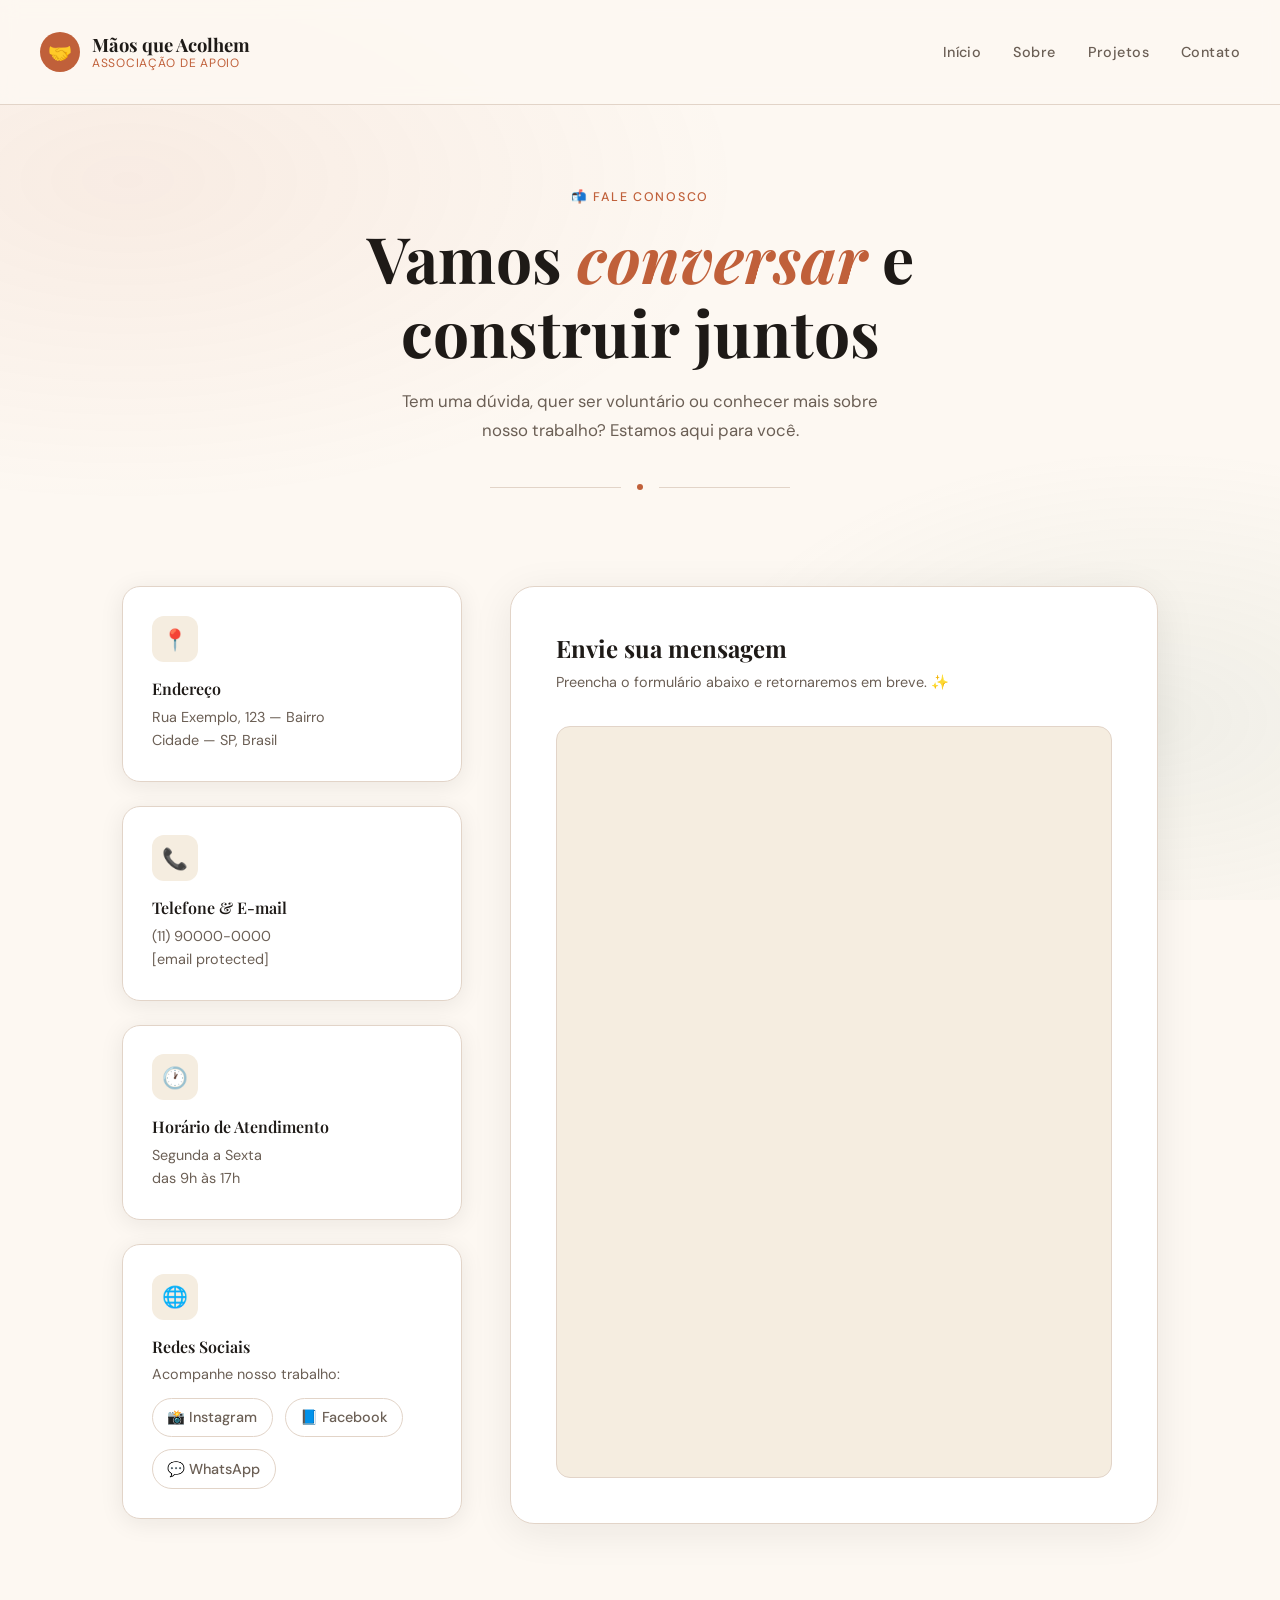
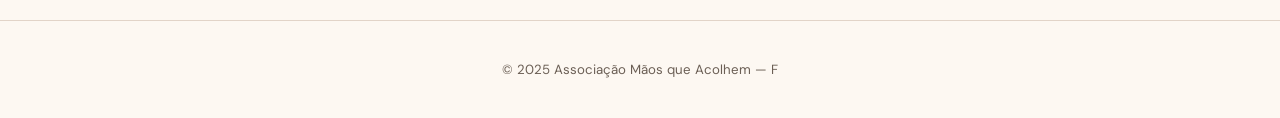
==== contato.html @ e054ecdf "Formulário de Contato" ====
<!DOCTYPE html>
<html lang="pt-BR">
<head>
  <meta charset="UTF-8" />
  <meta name="viewport" content="width=device-width, initial-scale=1.0" />
  <title>Contato — Mãos que Acolhem</title>
  <link rel="preconnect" href="https://fonts.googleapis.com" />
  <link rel="preconnect" href="https://fonts.gstatic.com" crossorigin />
  <link href="https://fonts.googleapis.com/css2?family=Playfair+Display:wght@400;600;700&family=DM+Sans:wght@300;400;500&display=swap" rel="stylesheet" />

  <style>
    *, *::before, *::after { box-sizing: border-box; margin: 0; padding: 0; }

    :root {
      --cream:   #fdf8f2;
      --warm:    #f5ede0;
      --terracotta: #c0603a;
      --terra-light: #e07d58;
      --terra-dark:  #8c3e22;
      --sage:    #7a9e87;
      --ink:     #1e1a17;
      --muted:   #6b5f55;
      --border:  #e2d4c8;
      --shadow:  rgba(30, 26, 23, 0.08);
    }

    html { scroll-behavior: smooth; }

    body {
      font-family: 'DM Sans', sans-serif;
      background: var(--cream);
      color: var(--ink);
      min-height: 100vh;
      overflow-x: hidden;
    }

    /* ─── BACKGROUND TEXTURE ─── */
    body::before {
      content: '';
      position: fixed;
      inset: 0;
      background-image:
        radial-gradient(ellipse 80% 60% at 10% 20%, rgba(192,96,58,.08) 0%, transparent 60%),
        radial-gradient(ellipse 60% 50% at 90% 80%, rgba(122,158,135,.10) 0%, transparent 60%);
      pointer-events: none;
      z-index: 0;
    }

    /* ─── HEADER ─── */
    header {
      position: relative;
      z-index: 10;
      padding: 2rem 2.5rem;
      display: flex;
      align-items: center;
      justify-content: space-between;
      border-bottom: 1px solid var(--border);
      background: rgba(253,248,242,.85);
      backdrop-filter: blur(8px);
    }

    .logo {
      display: flex;
      align-items: center;
      gap: .75rem;
      text-decoration: none;
      color: inherit;
    }

    .logo-icon {
      width: 40px; height: 40px;
      background: var(--terracotta);
      border-radius: 50%;
      display: flex; align-items: center; justify-content: center;
      font-size: 1.2rem;
    }

    .logo-text {
      font-family: 'Playfair Display', serif;
      font-size: 1.15rem;
      font-weight: 700;
      line-height: 1.2;
      color: var(--ink);
    }

    .logo-text span { color: var(--terracotta); display: block; font-size: .75rem; font-weight: 400; letter-spacing: .06em; font-family: 'DM Sans', sans-serif; text-transform: uppercase; }

    nav { display: flex; gap: 2rem; }

    nav a {
      text-decoration: none;
      color: var(--muted);
      font-size: .9rem;
      font-weight: 500;
      letter-spacing: .03em;
      transition: color .2s;
    }
    nav a:hover { color: var(--terracotta); }

    /* ─── HERO ─── */
    .hero {
      position: relative;
      z-index: 1;
      text-align: center;
      padding: 5rem 2rem 3.5rem;
    }

    .hero-eyebrow {
      display: inline-block;
      font-size: .78rem;
      letter-spacing: .14em;
      text-transform: uppercase;
      color: var(--terracotta);
      font-weight: 500;
      margin-bottom: 1rem;
    }

    .hero h1 {
      font-family: 'Playfair Display', serif;
      font-size: clamp(2.4rem, 5vw, 4rem);
      font-weight: 700;
      line-height: 1.15;
      color: var(--ink);
      max-width: 600px;
      margin: 0 auto 1.2rem;
    }

    .hero h1 em {
      font-style: italic;
      color: var(--terracotta);
    }

    .hero p {
      color: var(--muted);
      font-size: 1.05rem;
      max-width: 480px;
      margin: 0 auto;
      line-height: 1.7;
    }

    /* ─── DECORATIVE LINE ─── */
    .divider {
      display: flex;
      align-items: center;
      justify-content: center;
      gap: 1rem;
      margin: 2.5rem auto;
      max-width: 300px;
    }
    .divider::before, .divider::after {
      content: '';
      flex: 1;
      height: 1px;
      background: var(--border);
    }
    .divider-dot {
      width: 6px; height: 6px;
      background: var(--terracotta);
      border-radius: 50%;
    }

    /* ─── MAIN LAYOUT ─── */
    main {
      position: relative;
      z-index: 1;
      max-width: 1100px;
      margin: 0 auto;
      padding: 0 2rem 6rem;
      display: grid;
      grid-template-columns: 340px 1fr;
      gap: 3rem;
      align-items: start;
    }

    /* ─── SIDEBAR INFO ─── */
    .sidebar {
      display: flex;
      flex-direction: column;
      gap: 1.5rem;
    }

    .info-card {
      background: #fff;
      border: 1px solid var(--border);
      border-radius: 18px;
      padding: 1.8rem;
      box-shadow: 0 4px 24px var(--shadow);
      transition: transform .25s, box-shadow .25s;
    }
    .info-card:hover {
      transform: translateY(-3px);
      box-shadow: 0 10px 36px rgba(192,96,58,.12);
    }

    .info-card-icon {
      width: 46px; height: 46px;
      background: var(--warm);
      border-radius: 12px;
      display: flex; align-items: center; justify-content: center;
      font-size: 1.3rem;
      margin-bottom: 1rem;
    }

    .info-card h3 {
      font-family: 'Playfair Display', serif;
      font-size: 1rem;
      font-weight: 600;
      margin-bottom: .4rem;
      color: var(--ink);
    }

    .info-card p, .info-card a {
      color: var(--muted);
      font-size: .9rem;
      line-height: 1.6;
      text-decoration: none;
    }
    .info-card a:hover { color: var(--terracotta); }

    .social-links {
      display: flex;
      gap: .75rem;
      margin-top: .75rem;
      flex-wrap: wrap;
    }

    .social-btn {
      display: inline-flex;
      align-items: center;
      gap: .4rem;
      padding: .45rem .9rem;
      border: 1px solid var(--border);
      border-radius: 99px;
      font-size: .8rem;
      font-weight: 500;
      color: var(--muted);
      text-decoration: none;
      transition: all .2s;
    }
    .social-btn:hover {
      border-color: var(--terracotta);
      color: var(--terracotta);
      background: rgba(192,96,58,.05);
    }

    /* ─── FORM PANEL ─── */
    .form-panel {
      background: #fff;
      border: 1px solid var(--border);
      border-radius: 24px;
      padding: 2.8rem;
      box-shadow: 0 8px 40px var(--shadow);
    }

    .form-panel h2 {
      font-family: 'Playfair Display', serif;
      font-size: 1.5rem;
      font-weight: 700;
      margin-bottom: .4rem;
      color: var(--ink);
    }

    .form-panel > p {
      color: var(--muted);
      font-size: .9rem;
      margin-bottom: 2rem;
      line-height: 1.6;
    }

    /* ─── GOOGLE FORM EMBED ─── */
    .gform-wrapper {
      width: 100%;
      border-radius: 14px;
      overflow: hidden;
      border: 1px solid var(--border);
      background: var(--warm);
    }

    .gform-wrapper iframe {
      width: 100%;
      min-height: 700px;
      border: none;
      display: block;
    }

    /* Placeholder state — shown when no real form URL is set */
    .gform-placeholder {
      padding: 3rem 2rem;
      text-align: center;
      display: flex;
      flex-direction: column;
      align-items: center;
      gap: 1rem;
    }

    .gform-placeholder .ph-icon {
      font-size: 3rem;
      opacity: .5;
    }

    .gform-placeholder h4 {
      font-family: 'Playfair Display', serif;
      font-size: 1.1rem;
      color: var(--ink);
    }

    .gform-placeholder p {
      color: var(--muted);
      font-size: .88rem;
      max-width: 340px;
      line-height: 1.6;
    }

    .gform-placeholder code {
      background: var(--border);
      padding: .15em .45em;
      border-radius: 4px;
      font-size: .82rem;
      color: var(--terra-dark);
    }

    .btn-primary {
      display: inline-block;
      padding: .75rem 1.8rem;
      background: var(--terracotta);
      color: #fff;
      border-radius: 99px;
      text-decoration: none;
      font-weight: 500;
      font-size: .9rem;
      transition: background .2s, transform .15s;
      margin-top: .5rem;
    }
    .btn-primary:hover {
      background: var(--terra-dark);
      transform: translateY(-1px);
    }

    /* ─── FOOTER ─── */
    footer {
      position: relative;
      z-index: 1;
      text-align: center;
      padding: 2.5rem 2rem;
      border-top: 1px solid var(--border);
      color: var(--muted);
      font-size: .83rem;
    }

    footer a { color: var(--terracotta); text-decoration: none; }

    /* ─── ANIMATIONS ─── */
    @keyframes fadeUp {
      from { opacity: 0; transform: translateY(22px); }
      to   { opacity: 1; transform: translateY(0); }
    }

    .hero, .sidebar, .form-panel {
      animation: fadeUp .6s ease both;
    }
    .sidebar { animation-delay: .1s; }
    .form-panel { animation-delay: .2s; }

    /* ─── RESPONSIVE ─── */
    @media (max-width: 820px) {
      main {
        grid-template-columns: 1fr;
        padding: 0 1.25rem 4rem;
      }

      header {
        flex-direction: column;
        gap: 1rem;
        padding: 1.5rem;
      }

      nav { gap: 1.25rem; }

      .form-panel { padding: 1.8rem 1.4rem; }
    }
  </style>
</head>
<body>

  <!-- ── HEADER ── -->
  <header>
    <a class="logo" href="index.html">
      <div class="logo-icon">🤝</div>
      <div class="logo-text">
        Mãos que Acolhem
        <span>Associação de Apoio</span>
      </div>
    </a>
    <nav>
      <a href="index.html">Início</a>
      <a href="sobre.html">Sobre</a>
      <a href="projetos.html">Projetos</a>
      <a href="contato.html">Contato</a>
    </nav>
  </header>

  <!-- ── HERO ── -->
  <section class="hero">
    <span class="hero-eyebrow">📬 Fale conosco</span>
    <h1>Vamos <em>conversar</em> e construir juntos</h1>
    <p>Tem uma dúvida, quer ser voluntário ou conhecer mais sobre nosso trabalho? Estamos aqui para você.</p>
    <div class="divider"><div class="divider-dot"></div></div>
  </section>

  <!-- ── MAIN ── -->
  <main>

    <!-- SIDEBAR -->
    <aside class="sidebar">

      <div class="info-card">
        <div class="info-card-icon">📍</div>
        <h3>Endereço</h3>
        <p>Rua Exemplo, 123 — Bairro<br>Cidade — SP, Brasil</p>
      </div>

      <div class="info-card">
        <div class="info-card-icon">📞</div>
        <h3>Telefone & E-mail</h3>
        <p>
          <a href="tel:+5511900000000">(11) 90000-0000</a><br>
          <a href="/cdn-cgi/l/email-protection#d4b7bbbaa0b5a0bb94b9b5bba7a5a1b1b5b7bbb8bcb1b9fabba6b3fab6a6"><span class="__cf_email__" data-cfemail="d8bbb7b6acb9acb798b5b9b7aba9adbdb9bbb7b4b0bdb5f6b7aabff6baaa">[email&#160;protected]</span></a>
        </p>
      </div>

      <div class="info-card">
        <div class="info-card-icon">🕐</div>
        <h3>Horário de Atendimento</h3>
        <p>Segunda a Sexta<br>das 9h às 17h</p>
      </div>

      <div class="info-card">
        <div class="info-card-icon">🌐</div>
        <h3>Redes Sociais</h3>
        <p>Acompanhe nosso trabalho:</p>
        <div class="social-links">
          <a class="social-btn" href="#" target="_blank" rel="noopener">📸 Instagram</a>
          <a class="social-btn" href="#" target="_blank" rel="noopener">📘 Facebook</a>
          <a class="social-btn" href="#" target="_blank" rel="noopener">💬 WhatsApp</a>
        </div>
      </div>

    </aside>

    <!-- FORM PANEL -->
    <div class="form-panel">
      <h2>Envie sua mensagem</h2>
      <p>Preencha o formulário abaixo e retornaremos em breve. ✨</p>

      <div class="gform-wrapper" id="gform-area">
        <!--
          ════════════════════════════════════════════════════════
          COMO VINCULAR SEU GOOGLE FORMS:
          1. Crie seu formulário em forms.google.com
          2. Clique em "Enviar" → ícone de link </>
          3. Copie o link de incorporação (embed)
          4. Substitua o conteúdo abaixo pelo <iframe> gerado
          ════════════════════════════════════════════════════════

          EXEMPLO — substitua pela sua URL real:
          <iframe
            src="https://docs.google.com/forms/d/e/SEU_ID_AQUI/viewform?embedded=true"
            width="100%"
            frameborder="0"
            marginheight="0"
            marginwidth="0">
            Carregando…
          </iframe>
        -->

        <iframe
          src="https://docs.google.com/forms/d/e/1FAIpQLSfHxe1I5l0ToAs2nTQdlKzZ2XOa4jIKujYV4MEskty6zAwSiQ/viewform?embedded=true"
          width="100%"
          height="750"
          frameborder="0"
          marginheight="0"
          marginwidth="0">
          Carregando…
        </iframe>

      </div>
    </div>

  </main>

  <!-- ── FOOTER ── -->
  <footer>
    <p>© 2025 Associação Mãos que Acolhem — F
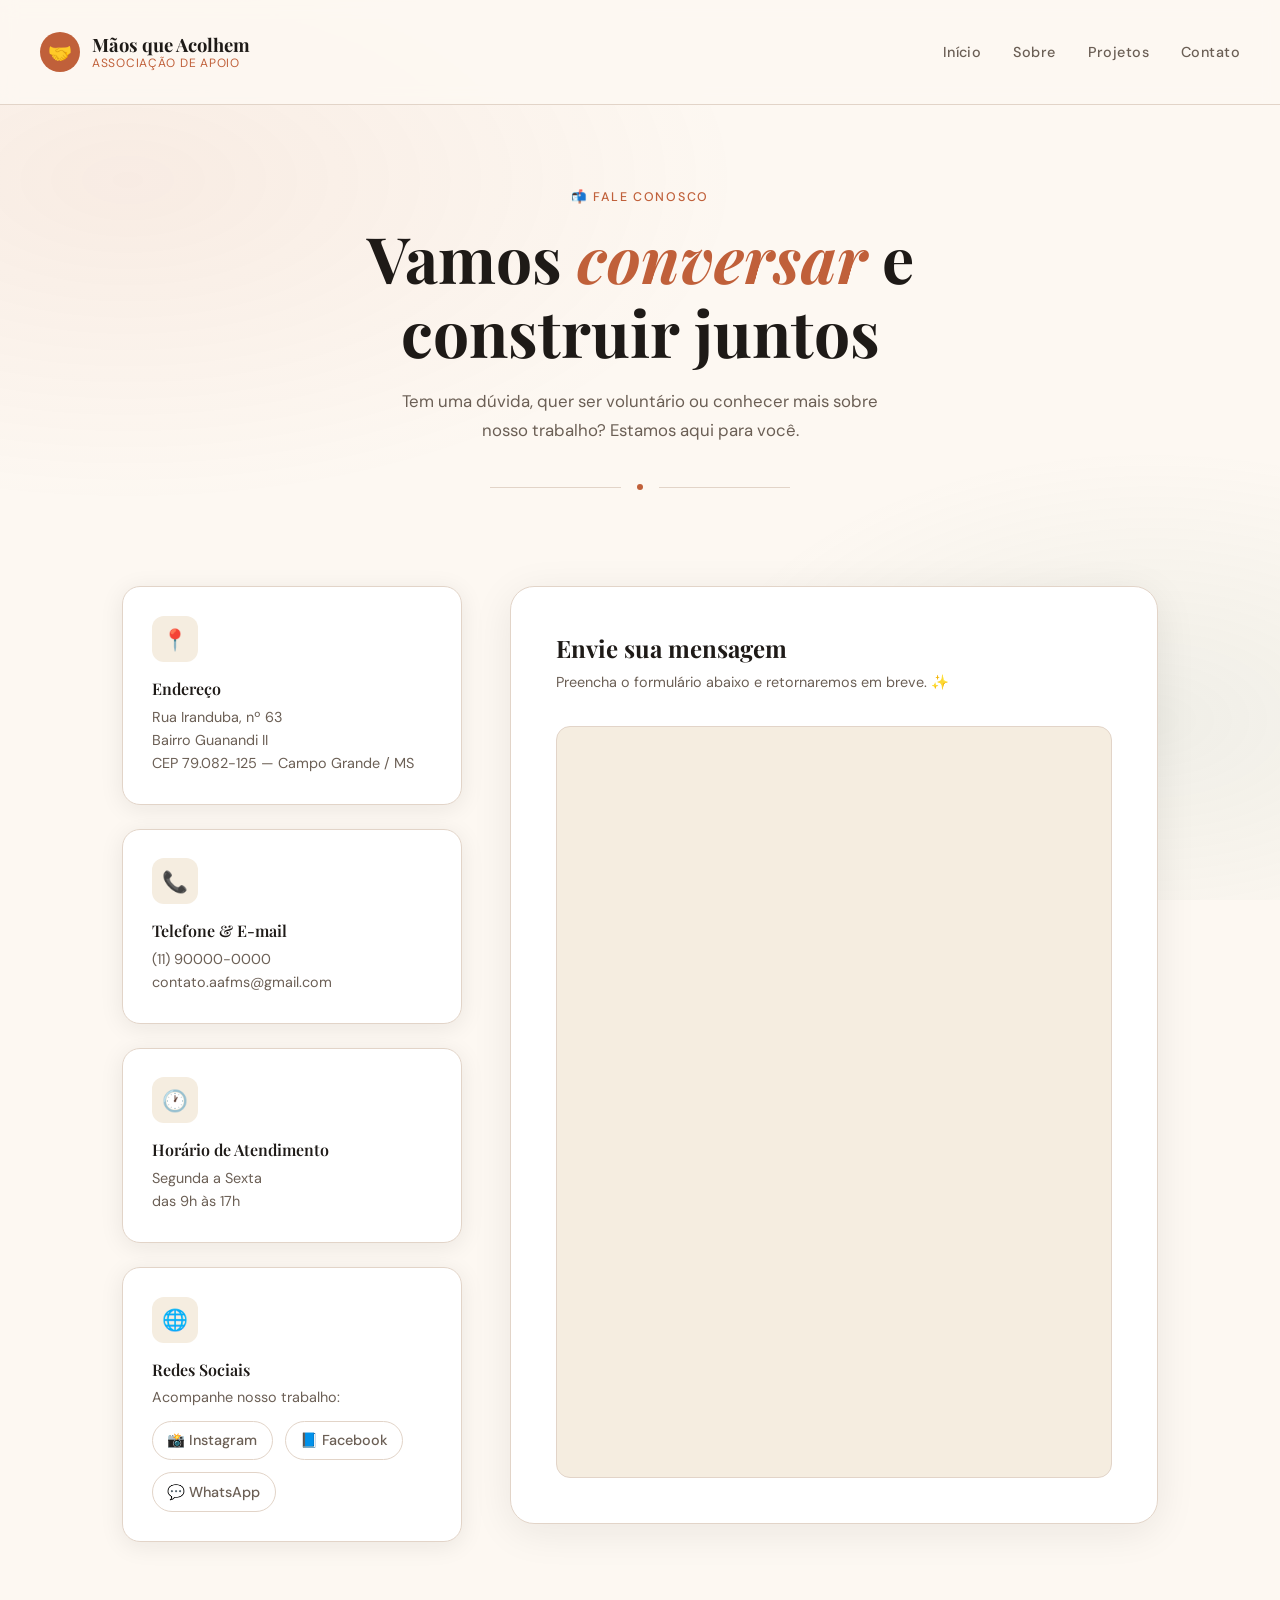
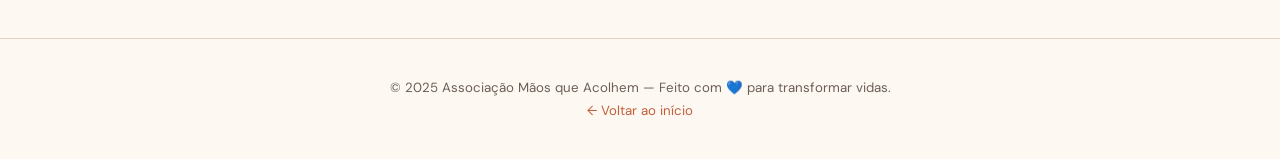
==== commit 0c5a7d09: "Endereço e contado de email na pagina de contato" ====
--- a/contato.html
+++ b/contato.html
@@ -416,7 +416,7 @@
       <div class="info-card">
         <div class="info-card-icon">📍</div>
         <h3>Endereço</h3>
-        <p>Rua Exemplo, 123 — Bairro<br>Cidade — SP, Brasil</p>
+        <p>Rua Iranduba, nº 63<br>Bairro Guanandi II<br>CEP 79.082-125 — Campo Grande / MS</p>
       </div>
 
       <div class="info-card">
@@ -424,7 +424,7 @@
         <h3>Telefone & E-mail</h3>
         <p>
           <a href="tel:+5511900000000">(11) 90000-0000</a><br>
-          <a href="/cdn-cgi/l/email-protection#d4b7bbbaa0b5a0bb94b9b5bba7a5a1b1b5b7bbb8bcb1b9fabba6b3fab6a6"><span class="__cf_email__" data-cfemail="d8bbb7b6acb9acb798b5b9b7aba9adbdb9bbb7b4b0bdb5f6b7aabff6baaa">[email&#160;protected]</span></a>
+          <a href="mailto:contato.aafms@gmail.com">contato.aafms@gmail.com</a>
         </p>
       </div>
 
@@ -439,7 +439,7 @@
         <h3>Redes Sociais</h3>
         <p>Acompanhe nosso trabalho:</p>
         <div class="social-links">
-          <a class="social-btn" href="#" target="_blank" rel="noopener">📸 Instagram</a>
+          <a class="social-btn" href="https://www.instagram.com/aafms" target="_blank" rel="noopener">📸 Instagram</a>
           <a class="social-btn" href="#" target="_blank" rel="noopener">📘 Facebook</a>
           <a class="social-btn" href="#" target="_blank" rel="noopener">💬 WhatsApp</a>
         </div>
@@ -490,4 +490,9 @@
 
   <!-- ── FOOTER ── -->
   <footer>
-    <p>© 2025 Associação Mãos que Acolhem — F+    <p>© 2025 Associação Mãos que Acolhem — Feito com 💙 para transformar vidas.</p>
+    <p style="margin-top:.4rem;"><a href="index.html">← Voltar ao início</a></p>
+  </footer>
+
+</body>
+</html>
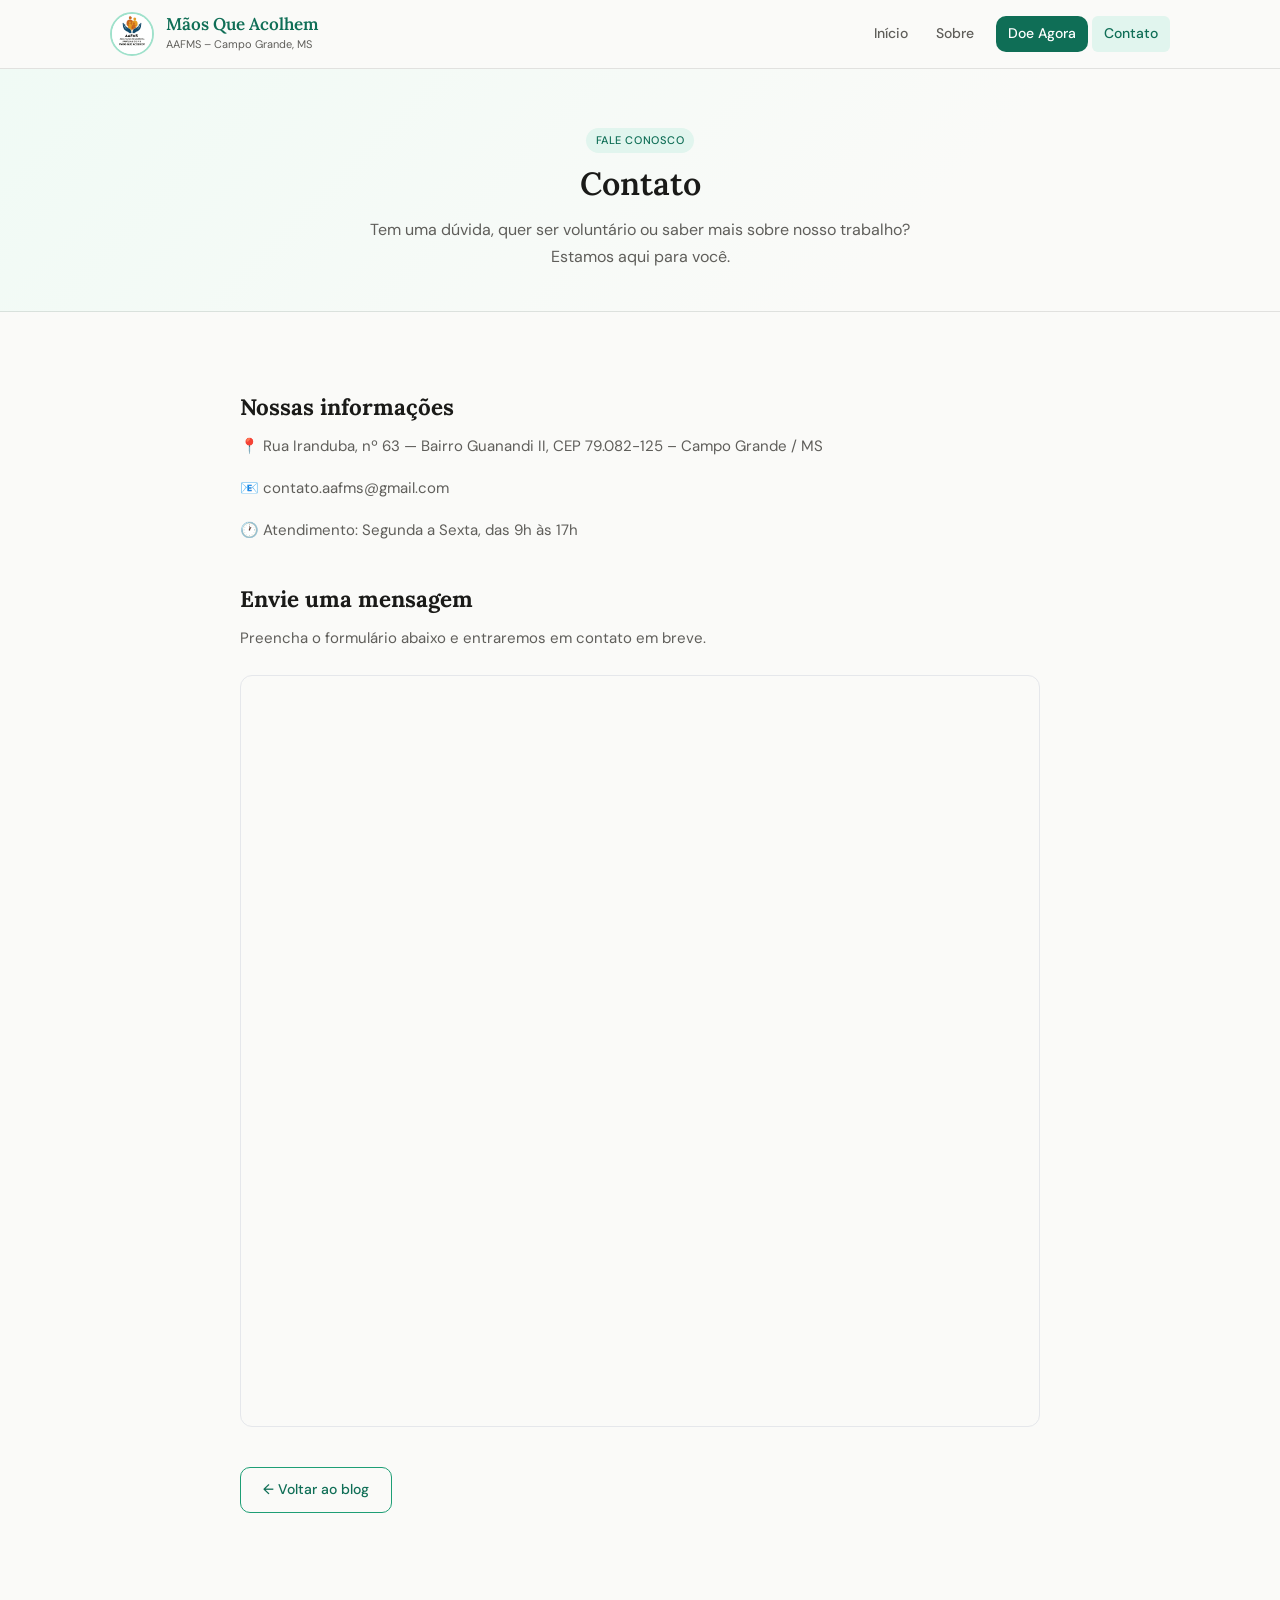
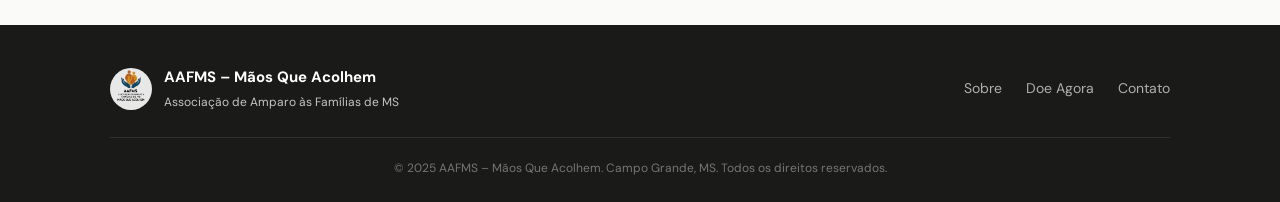
==== commit f951efe0: "Ajuste layout página contato" ====
--- a/contato.html
+++ b/contato.html
@@ -3,496 +3,104 @@
 <head>
   <meta charset="UTF-8" />
   <meta name="viewport" content="width=device-width, initial-scale=1.0" />
-  <title>Contato — Mãos que Acolhem</title>
+  <title>Contato – Mãos Que Acolhem</title>
+  <link rel="icon" href="assets/img/logo.jpeg" type="image/jpeg" />
   <link rel="preconnect" href="https://fonts.googleapis.com" />
-  <link rel="preconnect" href="https://fonts.gstatic.com" crossorigin />
-  <link href="https://fonts.googleapis.com/css2?family=Playfair+Display:wght@400;600;700&family=DM+Sans:wght@300;400;500&display=swap" rel="stylesheet" />
-
-  <style>
-    *, *::before, *::after { box-sizing: border-box; margin: 0; padding: 0; }
-
-    :root {
-      --cream:   #fdf8f2;
-      --warm:    #f5ede0;
-      --terracotta: #c0603a;
-      --terra-light: #e07d58;
-      --terra-dark:  #8c3e22;
-      --sage:    #7a9e87;
-      --ink:     #1e1a17;
-      --muted:   #6b5f55;
-      --border:  #e2d4c8;
-      --shadow:  rgba(30, 26, 23, 0.08);
-    }
-
-    html { scroll-behavior: smooth; }
-
-    body {
-      font-family: 'DM Sans', sans-serif;
-      background: var(--cream);
-      color: var(--ink);
-      min-height: 100vh;
-      overflow-x: hidden;
-    }
-
-    /* ─── BACKGROUND TEXTURE ─── */
-    body::before {
-      content: '';
-      position: fixed;
-      inset: 0;
-      background-image:
-        radial-gradient(ellipse 80% 60% at 10% 20%, rgba(192,96,58,.08) 0%, transparent 60%),
-        radial-gradient(ellipse 60% 50% at 90% 80%, rgba(122,158,135,.10) 0%, transparent 60%);
-      pointer-events: none;
-      z-index: 0;
-    }
-
-    /* ─── HEADER ─── */
-    header {
-      position: relative;
-      z-index: 10;
-      padding: 2rem 2.5rem;
-      display: flex;
-      align-items: center;
-      justify-content: space-between;
-      border-bottom: 1px solid var(--border);
-      background: rgba(253,248,242,.85);
-      backdrop-filter: blur(8px);
-    }
-
-    .logo {
-      display: flex;
-      align-items: center;
-      gap: .75rem;
-      text-decoration: none;
-      color: inherit;
-    }
-
-    .logo-icon {
-      width: 40px; height: 40px;
-      background: var(--terracotta);
-      border-radius: 50%;
-      display: flex; align-items: center; justify-content: center;
-      font-size: 1.2rem;
-    }
-
-    .logo-text {
-      font-family: 'Playfair Display', serif;
-      font-size: 1.15rem;
-      font-weight: 700;
-      line-height: 1.2;
-      color: var(--ink);
-    }
-
-    .logo-text span { color: var(--terracotta); display: block; font-size: .75rem; font-weight: 400; letter-spacing: .06em; font-family: 'DM Sans', sans-serif; text-transform: uppercase; }
-
-    nav { display: flex; gap: 2rem; }
-
-    nav a {
-      text-decoration: none;
-      color: var(--muted);
-      font-size: .9rem;
-      font-weight: 500;
-      letter-spacing: .03em;
-      transition: color .2s;
-    }
-    nav a:hover { color: var(--terracotta); }
-
-    /* ─── HERO ─── */
-    .hero {
-      position: relative;
-      z-index: 1;
-      text-align: center;
-      padding: 5rem 2rem 3.5rem;
-    }
-
-    .hero-eyebrow {
-      display: inline-block;
-      font-size: .78rem;
-      letter-spacing: .14em;
-      text-transform: uppercase;
-      color: var(--terracotta);
-      font-weight: 500;
-      margin-bottom: 1rem;
-    }
-
-    .hero h1 {
-      font-family: 'Playfair Display', serif;
-      font-size: clamp(2.4rem, 5vw, 4rem);
-      font-weight: 700;
-      line-height: 1.15;
-      color: var(--ink);
-      max-width: 600px;
-      margin: 0 auto 1.2rem;
-    }
-
-    .hero h1 em {
-      font-style: italic;
-      color: var(--terracotta);
-    }
-
-    .hero p {
-      color: var(--muted);
-      font-size: 1.05rem;
-      max-width: 480px;
-      margin: 0 auto;
-      line-height: 1.7;
-    }
-
-    /* ─── DECORATIVE LINE ─── */
-    .divider {
-      display: flex;
-      align-items: center;
-      justify-content: center;
-      gap: 1rem;
-      margin: 2.5rem auto;
-      max-width: 300px;
-    }
-    .divider::before, .divider::after {
-      content: '';
-      flex: 1;
-      height: 1px;
-      background: var(--border);
-    }
-    .divider-dot {
-      width: 6px; height: 6px;
-      background: var(--terracotta);
-      border-radius: 50%;
-    }
-
-    /* ─── MAIN LAYOUT ─── */
-    main {
-      position: relative;
-      z-index: 1;
-      max-width: 1100px;
-      margin: 0 auto;
-      padding: 0 2rem 6rem;
-      display: grid;
-      grid-template-columns: 340px 1fr;
-      gap: 3rem;
-      align-items: start;
-    }
-
-    /* ─── SIDEBAR INFO ─── */
-    .sidebar {
-      display: flex;
-      flex-direction: column;
-      gap: 1.5rem;
-    }
-
-    .info-card {
-      background: #fff;
-      border: 1px solid var(--border);
-      border-radius: 18px;
-      padding: 1.8rem;
-      box-shadow: 0 4px 24px var(--shadow);
-      transition: transform .25s, box-shadow .25s;
-    }
-    .info-card:hover {
-      transform: translateY(-3px);
-      box-shadow: 0 10px 36px rgba(192,96,58,.12);
-    }
-
-    .info-card-icon {
-      width: 46px; height: 46px;
-      background: var(--warm);
-      border-radius: 12px;
-      display: flex; align-items: center; justify-content: center;
-      font-size: 1.3rem;
-      margin-bottom: 1rem;
-    }
-
-    .info-card h3 {
-      font-family: 'Playfair Display', serif;
-      font-size: 1rem;
-      font-weight: 600;
-      margin-bottom: .4rem;
-      color: var(--ink);
-    }
-
-    .info-card p, .info-card a {
-      color: var(--muted);
-      font-size: .9rem;
-      line-height: 1.6;
-      text-decoration: none;
-    }
-    .info-card a:hover { color: var(--terracotta); }
-
-    .social-links {
-      display: flex;
-      gap: .75rem;
-      margin-top: .75rem;
-      flex-wrap: wrap;
-    }
-
-    .social-btn {
-      display: inline-flex;
-      align-items: center;
-      gap: .4rem;
-      padding: .45rem .9rem;
-      border: 1px solid var(--border);
-      border-radius: 99px;
-      font-size: .8rem;
-      font-weight: 500;
-      color: var(--muted);
-      text-decoration: none;
-      transition: all .2s;
-    }
-    .social-btn:hover {
-      border-color: var(--terracotta);
-      color: var(--terracotta);
-      background: rgba(192,96,58,.05);
-    }
-
-    /* ─── FORM PANEL ─── */
-    .form-panel {
-      background: #fff;
-      border: 1px solid var(--border);
-      border-radius: 24px;
-      padding: 2.8rem;
-      box-shadow: 0 8px 40px var(--shadow);
-    }
-
-    .form-panel h2 {
-      font-family: 'Playfair Display', serif;
-      font-size: 1.5rem;
-      font-weight: 700;
-      margin-bottom: .4rem;
-      color: var(--ink);
-    }
-
-    .form-panel > p {
-      color: var(--muted);
-      font-size: .9rem;
-      margin-bottom: 2rem;
-      line-height: 1.6;
-    }
-
-    /* ─── GOOGLE FORM EMBED ─── */
-    .gform-wrapper {
-      width: 100%;
-      border-radius: 14px;
-      overflow: hidden;
-      border: 1px solid var(--border);
-      background: var(--warm);
-    }
-
-    .gform-wrapper iframe {
-      width: 100%;
-      min-height: 700px;
-      border: none;
-      display: block;
-    }
-
-    /* Placeholder state — shown when no real form URL is set */
-    .gform-placeholder {
-      padding: 3rem 2rem;
-      text-align: center;
-      display: flex;
-      flex-direction: column;
-      align-items: center;
-      gap: 1rem;
-    }
-
-    .gform-placeholder .ph-icon {
-      font-size: 3rem;
-      opacity: .5;
-    }
-
-    .gform-placeholder h4 {
-      font-family: 'Playfair Display', serif;
-      font-size: 1.1rem;
-      color: var(--ink);
-    }
-
-    .gform-placeholder p {
-      color: var(--muted);
-      font-size: .88rem;
-      max-width: 340px;
-      line-height: 1.6;
-    }
-
-    .gform-placeholder code {
-      background: var(--border);
-      padding: .15em .45em;
-      border-radius: 4px;
-      font-size: .82rem;
-      color: var(--terra-dark);
-    }
-
-    .btn-primary {
-      display: inline-block;
-      padding: .75rem 1.8rem;
-      background: var(--terracotta);
-      color: #fff;
-      border-radius: 99px;
-      text-decoration: none;
-      font-weight: 500;
-      font-size: .9rem;
-      transition: background .2s, transform .15s;
-      margin-top: .5rem;
-    }
-    .btn-primary:hover {
-      background: var(--terra-dark);
-      transform: translateY(-1px);
-    }
-
-    /* ─── FOOTER ─── */
-    footer {
-      position: relative;
-      z-index: 1;
-      text-align: center;
-      padding: 2.5rem 2rem;
-      border-top: 1px solid var(--border);
-      color: var(--muted);
-      font-size: .83rem;
-    }
-
-    footer a { color: var(--terracotta); text-decoration: none; }
-
-    /* ─── ANIMATIONS ─── */
-    @keyframes fadeUp {
-      from { opacity: 0; transform: translateY(22px); }
-      to   { opacity: 1; transform: translateY(0); }
-    }
-
-    .hero, .sidebar, .form-panel {
-      animation: fadeUp .6s ease both;
-    }
-    .sidebar { animation-delay: .1s; }
-    .form-panel { animation-delay: .2s; }
-
-    /* ─── RESPONSIVE ─── */
-    @media (max-width: 820px) {
-      main {
-        grid-template-columns: 1fr;
-        padding: 0 1.25rem 4rem;
-      }
-
-      header {
-        flex-direction: column;
-        gap: 1rem;
-        padding: 1.5rem;
-      }
-
-      nav { gap: 1.25rem; }
-
-      .form-panel { padding: 1.8rem 1.4rem; }
-    }
-  </style>
+  <link href="https://fonts.googleapis.com/css2?family=Lora:ital,wght@0,400;0,600;1,400&family=DM+Sans:opsz,wght@9..40,400;9..40,500&display=swap" rel="stylesheet" />
+  <link rel="stylesheet" href="assets/css/style.css" />
 </head>
 <body>
 
-  <!-- ── HEADER ── -->
-  <header>
-    <a class="logo" href="index.html">
-      <div class="logo-icon">🤝</div>
-      <div class="logo-text">
-        Mãos que Acolhem
-        <span>Associação de Apoio</span>
+  <!-- ── CABEÇALHO (igual às outras páginas) ── -->
+  <header class="site-header">
+    <div class="container">
+      <div class="header-inner">
+        <a href="index.html" class="brand">
+          <img src="assets/img/logo.jpeg" alt="Logo" class="brand-logo" />
+          <div>
+            <span class="brand-name">Mãos Que Acolhem</span>
+            <span class="brand-sub">AAFMS – Campo Grande, MS</span>
+          </div>
+        </a>
+        <button class="menu-toggle" id="menuToggle"><span></span><span></span><span></span></button>
+        <nav class="main-nav" id="mainNav">
+          <a href="index.html" class="nav-link">Início</a>
+          <a href="sobre.html" class="nav-link">Sobre</a>
+          <a href="doe.html" class="nav-link nav-cta">Doe Agora</a>
+          <a href="contato.html" class="nav-link active">Contato</a>
+        </nav>
       </div>
-    </a>
-    <nav>
-      <a href="index.html">Início</a>
-      <a href="sobre.html">Sobre</a>
-      <a href="projetos.html">Projetos</a>
-      <a href="contato.html">Contato</a>
-    </nav>
+    </div>
   </header>
 
   <!-- ── HERO ── -->
-  <section class="hero">
-    <span class="hero-eyebrow">📬 Fale conosco</span>
-    <h1>Vamos <em>conversar</em> e construir juntos</h1>
-    <p>Tem uma dúvida, quer ser voluntário ou conhecer mais sobre nosso trabalho? Estamos aqui para você.</p>
-    <div class="divider"><div class="divider-dot"></div></div>
+  <section class="page-hero">
+    <div class="container">
+      <span class="tag tag-verde">Fale conosco</span>
+      <h1>Contato</h1>
+      <p>Tem uma dúvida, quer ser voluntário ou saber mais sobre nosso trabalho? Estamos aqui para você.</p>
+    </div>
   </section>
 
-  <!-- ── MAIN ── -->
+  <!-- ── CONTEÚDO ── -->
   <main>
+    <div class="container">
+      <div class="page-content">
 
-    <!-- SIDEBAR -->
-    <aside class="sidebar">
+        <h2>Nossas informações</h2>
 
-      <div class="info-card">
-        <div class="info-card-icon">📍</div>
-        <h3>Endereço</h3>
-        <p>Rua Iranduba, nº 63<br>Bairro Guanandi II<br>CEP 79.082-125 — Campo Grande / MS</p>
-      </div>
+        <p>📍 Rua Iranduba, nº 63 — Bairro Guanandi II, CEP 79.082-125 – Campo Grande / MS</p>
+        <p style="margin-top: 8px;">📧 <a href="mailto:contato.aafms@gmail.com">contato.aafms@gmail.com</a></p>
+        <p style="margin-top: 8px;">🕐 Atendimento: Segunda a Sexta, das 9h às 17h</p>
 
-      <div class="info-card">
-        <div class="info-card-icon">📞</div>
-        <h3>Telefone & E-mail</h3>
-        <p>
-          <a href="tel:+5511900000000">(11) 90000-0000</a><br>
-          <a href="mailto:contato.aafms@gmail.com">contato.aafms@gmail.com</a>
-        </p>
-      </div>
+        <h2 style="margin-top: 2.5rem;">Envie uma mensagem</h2>
+        <p>Preencha o formulário abaixo e entraremos em contato em breve.</p>
 
-      <div class="info-card">
-        <div class="info-card-icon">🕐</div>
-        <h3>Horário de Atendimento</h3>
-        <p>Segunda a Sexta<br>das 9h às 17h</p>
-      </div>
-
-      <div class="info-card">
-        <div class="info-card-icon">🌐</div>
-        <h3>Redes Sociais</h3>
-        <p>Acompanhe nosso trabalho:</p>
-        <div class="social-links">
-          <a class="social-btn" href="https://www.instagram.com/aafms" target="_blank" rel="noopener">📸 Instagram</a>
-          <a class="social-btn" href="#" target="_blank" rel="noopener">📘 Facebook</a>
-          <a class="social-btn" href="#" target="_blank" rel="noopener">💬 WhatsApp</a>
-        </div>
-      </div>
-
-    </aside>
-
-    <!-- FORM PANEL -->
-    <div class="form-panel">
-      <h2>Envie sua mensagem</h2>
-      <p>Preencha o formulário abaixo e retornaremos em breve. ✨</p>
-
-      <div class="gform-wrapper" id="gform-area">
-        <!--
-          ════════════════════════════════════════════════════════
-          COMO VINCULAR SEU GOOGLE FORMS:
-          1. Crie seu formulário em forms.google.com
-          2. Clique em "Enviar" → ícone de link </>
-          3. Copie o link de incorporação (embed)
-          4. Substitua o conteúdo abaixo pelo <iframe> gerado
-          ════════════════════════════════════════════════════════
-
-          EXEMPLO — substitua pela sua URL real:
+        <!-- Google Forms incorporado -->
+        <div style="margin-top: 1.5rem; border-radius: 12px; overflow: hidden; border: 1px solid #e5e7eb;">
           <iframe
-            src="https://docs.google.com/forms/d/e/SEU_ID_AQUI/viewform?embedded=true"
+            src="https://docs.google.com/forms/d/e/1FAIpQLSfHxe1I5l0ToAs2nTQdlKzZ2XOa4jIKujYV4MEskty6zAwSiQ/viewform?embedded=true"
             width="100%"
+            height="750"
             frameborder="0"
             marginheight="0"
-            marginwidth="0">
+            marginwidth="0"
+            style="display:block;">
             Carregando…
           </iframe>
-        -->
+        </div>
 
-        <iframe
-          src="https://docs.google.com/forms/d/e/1FAIpQLSfHxe1I5l0ToAs2nTQdlKzZ2XOa4jIKujYV4MEskty6zAwSiQ/viewform?embedded=true"
-          width="100%"
-          height="750"
-          frameborder="0"
-          marginheight="0"
-          marginwidth="0">
-          Carregando…
-        </iframe>
+        <div style="margin-top: 2.5rem;">
+          <a href="index.html" class="btn btn-outline">← Voltar ao blog</a>
+        </div>
 
       </div>
     </div>
-
   </main>
 
-  <!-- ── FOOTER ── -->
-  <footer>
-    <p>© 2025 Associação Mãos que Acolhem — Feito com 💙 para transformar vidas.</p>
-    <p style="margin-top:.4rem;"><a href="index.html">← Voltar ao início</a></p>
+  <!-- ── RODAPÉ (igual às outras páginas) ── -->
+  <footer class="site-footer">
+    <div class="container">
+      <div class="footer-inner">
+        <div class="footer-brand">
+          <img src="assets/img/logo.jpeg" alt="Logo" class="footer-logo" />
+          <div>
+            <strong>AAFMS – Mãos Que Acolhem</strong>
+            <p>Associação de Amparo às Famílias de MS</p>
+          </div>
+        </div>
+        <div class="footer-links">
+          <a href="sobre.html">Sobre</a>
+          <a href="doe.html">Doe Agora</a>
+          <a href="contato.html">Contato</a>
+        </div>
+      </div>
+      <div class="footer-bottom">
+        <p>© 2025 AAFMS – Mãos Que Acolhem. Campo Grande, MS. Todos os direitos reservados.</p>
+      </div>
+    </div>
   </footer>
 
+  <script src="assets/js/main.js"></script>
 </body>
-</html>+</html>
--- a/assets/css/style.css
+++ b/assets/css/style.css
@@ -0,0 +1,547 @@
+/* ===== RESET & BASE ===== */
+*, *::before, *::after { box-sizing: border-box; margin: 0; padding: 0; }
+
+:root {
+  --green-50: #E1F5EE;
+  --green-100: #9FE1CB;
+  --green-mid: #1D9E75;
+  --green-dark: #0F6E56;
+  --green-900: #04342C;
+  --coral: #D85A30;
+  --coral-light: #FAECE7;
+  --blue-light: #E6F1FB;
+  --blue: #185FA5;
+  --amber-light: #FAEEDA;
+  --amber: #633806;
+  --pink-light: #FBEAF0;
+  --pink: #72243E;
+  --gray-50: #F5F4F0;
+  --gray-100: #E8E7E1;
+  --gray-400: #888780;
+  --gray-700: #444441;
+  --gray-900: #1a1a18;
+  --text: #1a1a18;
+  --text-muted: #5F5E5A;
+  --border: rgba(0,0,0,0.10);
+  --radius-sm: 6px;
+  --radius-md: 10px;
+  --radius-lg: 16px;
+  --shadow-sm: 0 1px 4px rgba(0,0,0,0.07);
+  --shadow-md: 0 4px 16px rgba(0,0,0,0.09);
+  --font-display: 'Lora', Georgia, serif;
+  --font-body: 'DM Sans', system-ui, sans-serif;
+  --max-w: 1100px;
+}
+
+html { scroll-behavior: smooth; }
+
+body {
+  font-family: var(--font-body);
+  font-size: 16px;
+  line-height: 1.7;
+  color: var(--text);
+  background: #FAFAF8;
+}
+
+img { display: block; max-width: 100%; height: auto; }
+a { color: inherit; text-decoration: none; }
+
+h1, h2, h3, h4 { font-family: var(--font-display); line-height: 1.3; }
+
+/* ===== CONTAINER ===== */
+.container { max-width: var(--max-w); margin: 0 auto; padding: 0 1.25rem; }
+
+/* ===== TAGS ===== */
+.tag {
+  display: inline-block;
+  font-family: var(--font-body);
+  font-size: 11px;
+  font-weight: 500;
+  letter-spacing: 0.05em;
+  text-transform: uppercase;
+  padding: 3px 10px;
+  border-radius: 999px;
+  margin-bottom: 10px;
+}
+.tag-verde   { background: var(--green-50);  color: var(--green-dark); }
+.tag-saude   { background: var(--green-50);  color: var(--green-dark); }
+.tag-educacao{ background: var(--blue-light); color: var(--blue); }
+.tag-alimentacao { background: var(--amber-light); color: var(--amber); }
+.tag-inclusao{ background: var(--pink-light); color: var(--pink); }
+
+/* ===== BUTTONS ===== */
+.btn {
+  display: inline-block;
+  font-family: var(--font-body);
+  font-size: 14px;
+  font-weight: 500;
+  padding: 10px 22px;
+  border-radius: var(--radius-md);
+  cursor: pointer;
+  transition: all 0.18s;
+  border: 1.5px solid transparent;
+  text-align: center;
+}
+.btn-primary {
+  background: var(--green-dark);
+  color: #fff;
+  border-color: var(--green-dark);
+}
+.btn-primary:hover { background: var(--green-900); border-color: var(--green-900); }
+.btn-outline {
+  background: transparent;
+  color: var(--green-dark);
+  border-color: var(--green-mid);
+}
+.btn-outline:hover { background: var(--green-50); }
+.btn-sm { font-size: 13px; padding: 7px 16px; }
+.btn-full { width: 100%; }
+
+/* ===== HEADER ===== */
+.site-header {
+  position: sticky;
+  top: 0;
+  z-index: 100;
+  background: rgba(250,250,248,0.95);
+  backdrop-filter: blur(8px);
+  border-bottom: 1px solid var(--border);
+}
+
+.header-inner {
+  display: flex;
+  align-items: center;
+  justify-content: space-between;
+  gap: 1rem;
+  padding: 0.75rem 0;
+}
+
+.brand {
+  display: flex;
+  align-items: center;
+  gap: 12px;
+  flex-shrink: 0;
+}
+
+.brand-logo {
+  width: 44px;
+  height: 44px;
+  border-radius: 50%;
+  object-fit: cover;
+  border: 2px solid var(--green-100);
+}
+
+.brand-name {
+  display: block;
+  font-family: var(--font-display);
+  font-size: 17px;
+  font-weight: 600;
+  color: var(--green-dark);
+  line-height: 1.2;
+}
+
+.brand-sub {
+  display: block;
+  font-size: 11px;
+  color: var(--text-muted);
+}
+
+.main-nav {
+  display: flex;
+  align-items: center;
+  gap: 0.25rem;
+}
+
+.nav-link {
+  font-size: 14px;
+  font-weight: 500;
+  padding: 6px 12px;
+  border-radius: var(--radius-sm);
+  color: var(--text-muted);
+  transition: color 0.15s, background 0.15s;
+}
+.nav-link:hover, .nav-link.active { color: var(--green-dark); background: var(--green-50); }
+
+.nav-cta {
+  background: var(--green-dark);
+  color: #fff !important;
+  border-radius: var(--radius-md);
+  margin-left: 6px;
+}
+.nav-cta:hover { background: var(--green-900) !important; }
+
+.menu-toggle {
+  display: none;
+  flex-direction: column;
+  gap: 5px;
+  background: none;
+  border: none;
+  cursor: pointer;
+  padding: 6px;
+}
+.menu-toggle span {
+  display: block;
+  width: 24px;
+  height: 2px;
+  background: var(--text);
+  border-radius: 2px;
+  transition: all 0.2s;
+}
+
+/* ===== HERO ===== */
+.hero {
+  padding: 4rem 0 3rem;
+  background: linear-gradient(135deg, #f0faf5 0%, #fafaf8 60%);
+  border-bottom: 1px solid var(--border);
+}
+
+.hero-inner {
+  display: grid;
+  grid-template-columns: 1fr 1fr;
+  gap: 3rem;
+  align-items: center;
+}
+
+.hero-text h1 {
+  font-size: clamp(2rem, 4vw, 2.8rem);
+  font-weight: 600;
+  color: var(--gray-900);
+  margin-bottom: 1rem;
+  line-height: 1.2;
+}
+.hero-text h1 em { color: var(--green-dark); font-style: italic; }
+
+.hero-text p {
+  font-size: 16px;
+  color: var(--text-muted);
+  margin-bottom: 1.5rem;
+  max-width: 440px;
+}
+
+.hero-actions { display: flex; gap: 12px; flex-wrap: wrap; }
+
+.hero-visual { display: flex; justify-content: center; }
+
+.hero-card {
+  background: white;
+  border-radius: var(--radius-lg);
+  border: 1px solid var(--border);
+  box-shadow: var(--shadow-md);
+  padding: 1.5rem;
+  max-width: 320px;
+  width: 100%;
+}
+
+.hero-stats {
+  display: flex;
+  gap: 1rem;
+  margin-bottom: 1rem;
+}
+
+.stat {
+  flex: 1;
+  background: var(--green-50);
+  border-radius: var(--radius-md);
+  padding: 12px;
+  text-align: center;
+}
+.stat-num { display: block; font-family: var(--font-display); font-size: 24px; font-weight: 600; color: var(--green-dark); }
+.stat-label { display: block; font-size: 11px; color: var(--text-muted); margin-top: 2px; }
+
+.hero-img {
+  width: 100%;
+  height: 140px;
+  object-fit: cover;
+  border-radius: var(--radius-md);
+}
+
+/* ===== AREAS STRIP ===== */
+.areas-strip {
+  background: white;
+  border-bottom: 1px solid var(--border);
+  padding: 1rem 0;
+}
+
+.areas-grid {
+  display: flex;
+  gap: 0.75rem;
+  overflow-x: auto;
+  padding-bottom: 2px;
+}
+
+.area-chip {
+  display: inline-flex;
+  align-items: center;
+  gap: 6px;
+  font-size: 13px;
+  font-weight: 500;
+  padding: 8px 18px;
+  border-radius: 999px;
+  white-space: nowrap;
+  transition: opacity 0.15s, transform 0.15s;
+  flex-shrink: 0;
+}
+.area-chip:hover { opacity: 0.85; transform: translateY(-1px); }
+.area-saude   { background: var(--green-50); color: var(--green-dark); border: 1px solid var(--green-100); }
+.area-educacao{ background: var(--blue-light); color: var(--blue); border: 1px solid #B5D4F4; }
+.area-alimentacao { background: var(--amber-light); color: var(--amber); border: 1px solid #FAC775; }
+.area-inclusao{ background: var(--pink-light); color: var(--pink); border: 1px solid #F4C0D1; }
+
+/* ===== MAIN CONTENT ===== */
+.main-content { padding: 3rem 0; }
+
+.content-layout {
+  display: grid;
+  grid-template-columns: 1fr 300px;
+  gap: 2.5rem;
+  align-items: start;
+}
+
+.section-title {
+  font-size: 20px;
+  font-weight: 600;
+  color: var(--gray-900);
+  margin-bottom: 1.5rem;
+  padding-bottom: 0.75rem;
+  border-bottom: 2px solid var(--green-50);
+}
+
+/* ===== POST CARDS ===== */
+.post-card {
+  background: white;
+  border: 1px solid var(--border);
+  border-radius: var(--radius-lg);
+  overflow: hidden;
+  transition: box-shadow 0.2s, border-color 0.2s;
+  margin-bottom: 1.25rem;
+}
+.post-card:hover {
+  box-shadow: var(--shadow-md);
+  border-color: var(--green-100);
+}
+
+.post-featured { display: grid; grid-template-columns: 1fr 1fr; }
+
+.post-img-wrap { overflow: hidden; min-height: 200px; }
+.post-img { width: 100%; height: 100%; object-fit: cover; transition: transform 0.3s; }
+.post-card:hover .post-img { transform: scale(1.03); }
+
+.post-body { padding: 1.5rem; }
+.post-featured .post-body { display: flex; flex-direction: column; justify-content: center; }
+
+.post-body h3 {
+  font-size: 17px;
+  font-weight: 600;
+  margin-bottom: 0.6rem;
+  line-height: 1.4;
+}
+.post-body h3 a { color: var(--gray-900); }
+.post-body h3 a:hover { color: var(--green-dark); }
+
+.post-body p { font-size: 14px; color: var(--text-muted); line-height: 1.65; margin-bottom: 1rem; }
+
+.post-footer {
+  display: flex;
+  align-items: center;
+  justify-content: space-between;
+  font-size: 12px;
+  color: var(--text-muted);
+}
+.post-read { color: var(--green-dark); font-weight: 500; }
+.post-read:hover { text-decoration: underline; }
+
+.posts-mini-grid {
+  display: grid;
+  grid-template-columns: 1fr 1fr;
+  gap: 1.25rem;
+}
+.posts-mini-grid .post-card { margin-bottom: 0; }
+
+/* ===== SIDEBAR ===== */
+.sidebar { position: sticky; top: 80px; }
+
+.widget {
+  background: white;
+  border: 1px solid var(--border);
+  border-radius: var(--radius-lg);
+  padding: 1.25rem;
+  margin-bottom: 1.25rem;
+  font-size: 14px;
+  color: var(--text-muted);
+  line-height: 1.65;
+}
+
+.widget-title {
+  font-size: 14px;
+  font-weight: 500;
+  color: var(--gray-900);
+  margin-bottom: 12px;
+  padding-bottom: 8px;
+  border-bottom: 1px solid var(--border);
+  font-family: var(--font-body);
+}
+
+.widget strong { color: var(--gray-900); }
+
+.widget-cta {
+  background: var(--green-50);
+  border-color: var(--green-100);
+}
+.widget-cta h4 { font-family: var(--font-display); font-size: 16px; font-weight: 600; color: var(--green-dark); margin-bottom: 8px; }
+.widget-cta p { color: var(--green-dark); opacity: 0.8; margin-bottom: 14px; }
+
+.cat-list { list-style: none; }
+.cat-list li { border-bottom: 1px solid var(--border); }
+.cat-list li:last-child { border-bottom: none; }
+.cat-list a {
+  display: block;
+  padding: 8px 0;
+  font-size: 14px;
+  color: var(--text-muted);
+  transition: color 0.15s;
+}
+.cat-list a:hover { color: var(--green-dark); }
+
+.social-links { display: flex; flex-direction: column; gap: 8px; }
+.social-link {
+  display: block;
+  font-size: 13px;
+  font-weight: 500;
+  color: var(--green-dark);
+  padding: 8px 12px;
+  background: var(--green-50);
+  border-radius: var(--radius-sm);
+  text-align: center;
+  transition: background 0.15s;
+}
+.social-link:hover { background: var(--green-100); }
+
+/* ===== FOOTER ===== */
+.site-footer {
+  background: var(--gray-900);
+  color: rgba(255,255,255,0.75);
+  padding: 2.5rem 0 1.5rem;
+  margin-top: 4rem;
+}
+
+.footer-inner {
+  display: flex;
+  align-items: center;
+  justify-content: space-between;
+  flex-wrap: wrap;
+  gap: 1.5rem;
+  padding-bottom: 1.5rem;
+  border-bottom: 1px solid rgba(255,255,255,0.1);
+  margin-bottom: 1.25rem;
+}
+
+.footer-brand {
+  display: flex;
+  align-items: center;
+  gap: 12px;
+}
+.footer-logo {
+  width: 42px;
+  height: 42px;
+  border-radius: 50%;
+  object-fit: cover;
+  opacity: 0.9;
+}
+.footer-brand strong { display: block; color: white; font-size: 15px; }
+.footer-brand p { font-size: 12px; margin-top: 2px; }
+
+.footer-links { display: flex; gap: 1.5rem; }
+.footer-links a { font-size: 14px; color: rgba(255,255,255,0.65); transition: color 0.15s; }
+.footer-links a:hover { color: white; }
+
+.footer-bottom { text-align: center; font-size: 12px; color: rgba(255,255,255,0.4); }
+
+/* ===== POST PAGE ===== */
+.post-page { padding: 3rem 0; }
+.post-page .container { max-width: 780px; }
+
+.post-header { margin-bottom: 2rem; }
+.post-header h1 { font-size: clamp(1.6rem, 3vw, 2.2rem); font-weight: 600; color: var(--gray-900); margin-bottom: 1rem; }
+.post-meta-full { display: flex; gap: 1rem; font-size: 13px; color: var(--text-muted); flex-wrap: wrap; }
+
+.post-cover {
+  width: 100%;
+  max-height: 380px;
+  object-fit: cover;
+  border-radius: var(--radius-lg);
+  margin-bottom: 2rem;
+}
+
+.post-content { font-size: 16px; line-height: 1.8; color: var(--text); }
+.post-content h2 { font-size: 1.4rem; margin: 2rem 0 0.75rem; color: var(--gray-900); }
+.post-content h3 { font-size: 1.15rem; margin: 1.5rem 0 0.5rem; color: var(--gray-900); }
+.post-content p { margin-bottom: 1.25rem; }
+.post-content ul, .post-content ol { margin: 1rem 0 1.25rem 1.5rem; }
+.post-content li { margin-bottom: 0.5rem; }
+.post-content strong { color: var(--gray-900); font-weight: 500; }
+
+.post-back { display: inline-flex; align-items: center; gap: 6px; font-size: 14px; color: var(--green-dark); margin-bottom: 1.5rem; }
+.post-back:hover { text-decoration: underline; }
+
+/* ===== ABOUT / DOE PAGES ===== */
+.page-hero {
+  background: linear-gradient(135deg, #f0faf5 0%, #fafaf8 70%);
+  padding: 3.5rem 0 2.5rem;
+  border-bottom: 1px solid var(--border);
+  text-align: center;
+}
+.page-hero h1 { font-size: 2rem; font-weight: 600; color: var(--gray-900); margin-bottom: 0.75rem; }
+.page-hero p { font-size: 16px; color: var(--text-muted); max-width: 560px; margin: 0 auto; }
+
+.page-content { padding: 3rem 0; max-width: 800px; margin: 0 auto; }
+.page-content h2 { font-size: 1.4rem; margin: 2rem 0 0.75rem; color: var(--gray-900); }
+.page-content p { font-size: 15px; color: var(--text-muted); line-height: 1.75; margin-bottom: 1rem; }
+.page-content ul { margin: 0.5rem 0 1.25rem 1.5rem; }
+.page-content li { font-size: 15px; color: var(--text-muted); line-height: 1.7; margin-bottom: 0.4rem; }
+
+.objetivos-grid {
+  display: grid;
+  grid-template-columns: repeat(2, 1fr);
+  gap: 1.25rem;
+  margin: 1.5rem 0 2rem;
+}
+.obj-card {
+  background: white;
+  border: 1px solid var(--border);
+  border-radius: var(--radius-lg);
+  padding: 1.25rem;
+}
+.obj-card .obj-icon { font-size: 24px; margin-bottom: 8px; }
+.obj-card h3 { font-size: 15px; font-weight: 600; color: var(--gray-900); margin-bottom: 6px; }
+.obj-card p { font-size: 13px; color: var(--text-muted); line-height: 1.6; }
+
+/* ===== RESPONSIVE ===== */
+@media (max-width: 900px) {
+  .content-layout { grid-template-columns: 1fr; }
+  .sidebar { position: static; }
+}
+
+@media (max-width: 768px) {
+  .hero-inner { grid-template-columns: 1fr; gap: 2rem; }
+  .hero-visual { display: none; }
+  .post-featured { grid-template-columns: 1fr; }
+  .posts-mini-grid { grid-template-columns: 1fr; }
+  .objetivos-grid { grid-template-columns: 1fr; }
+  .footer-inner { flex-direction: column; text-align: center; }
+  .footer-links { justify-content: center; }
+  .main-nav {
+    display: none;
+    flex-direction: column;
+    position: absolute;
+    top: 70px;
+    left: 0;
+    right: 0;
+    background: white;
+    border-bottom: 1px solid var(--border);
+    padding: 1rem;
+    gap: 4px;
+    box-shadow: var(--shadow-md);
+  }
+  .main-nav.open { display: flex; }
+  .menu-toggle { display: flex; }
+  .site-header { position: relative; }
+}
